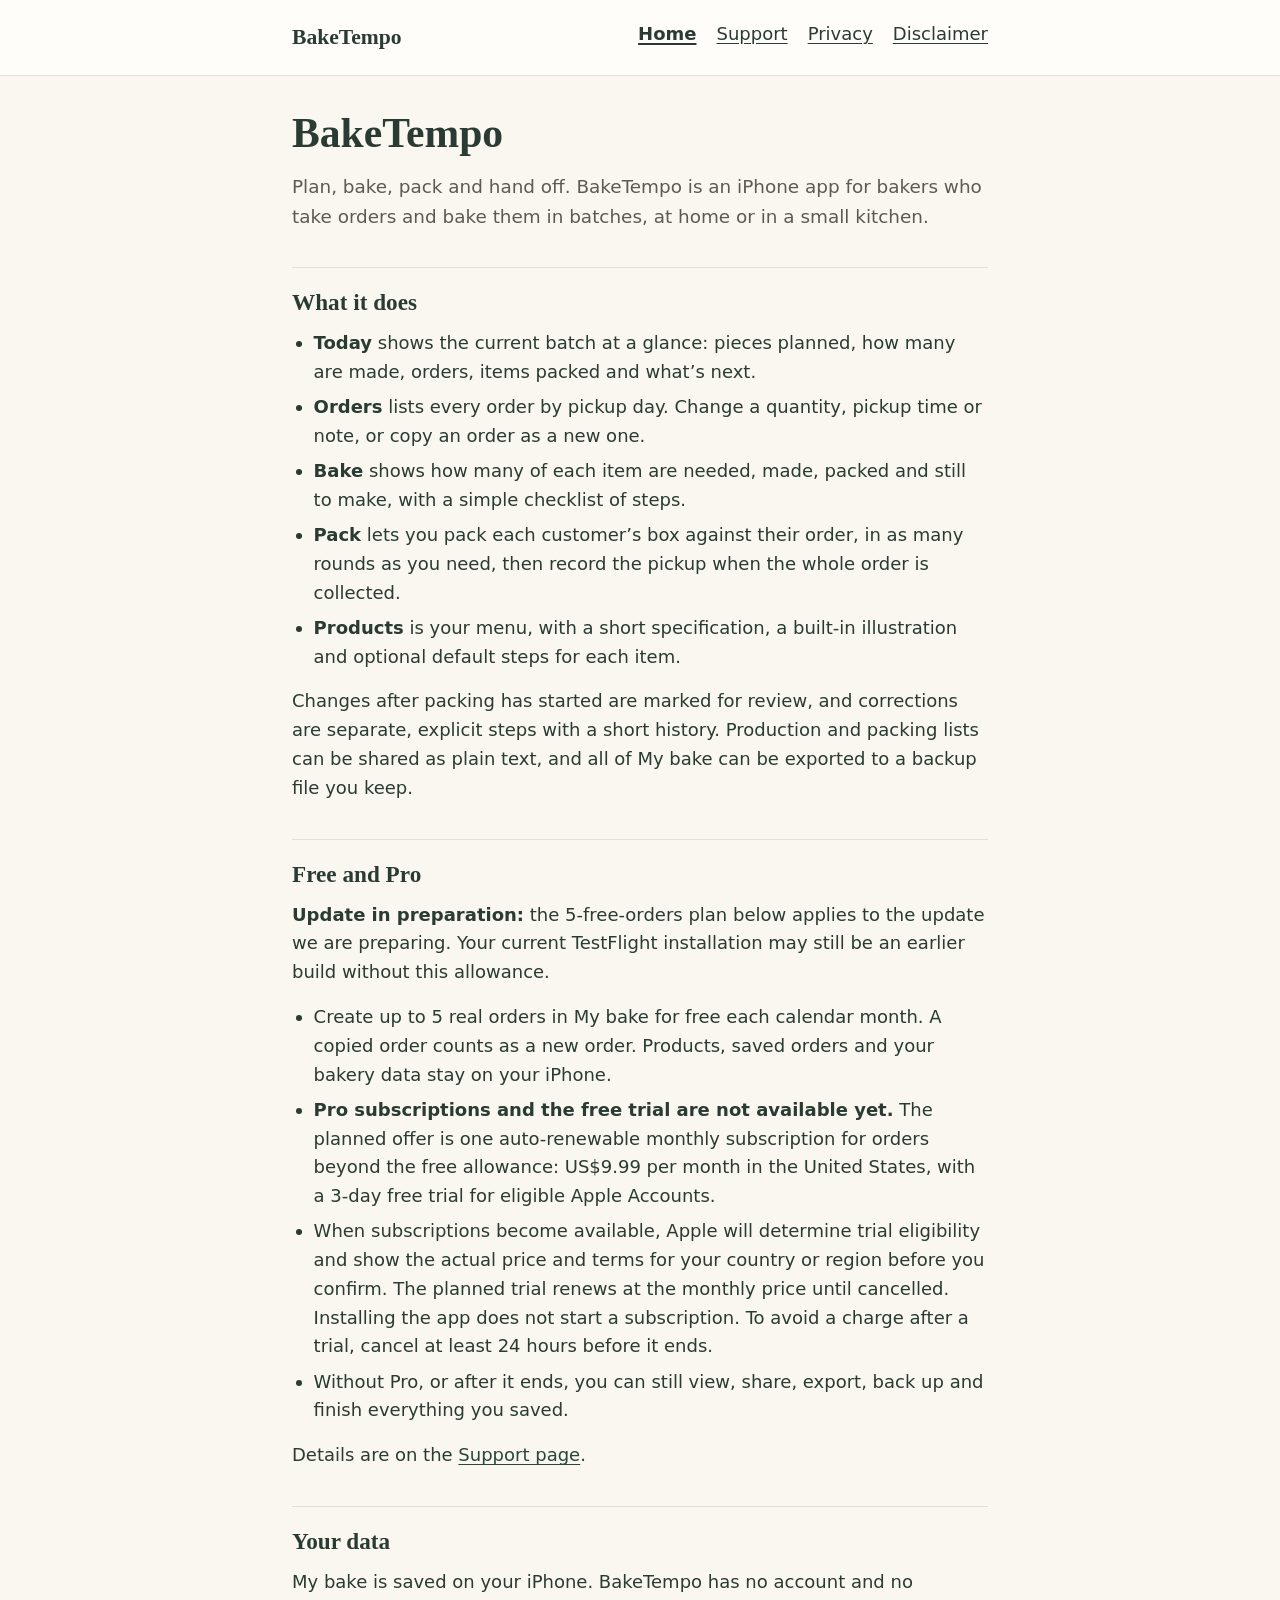
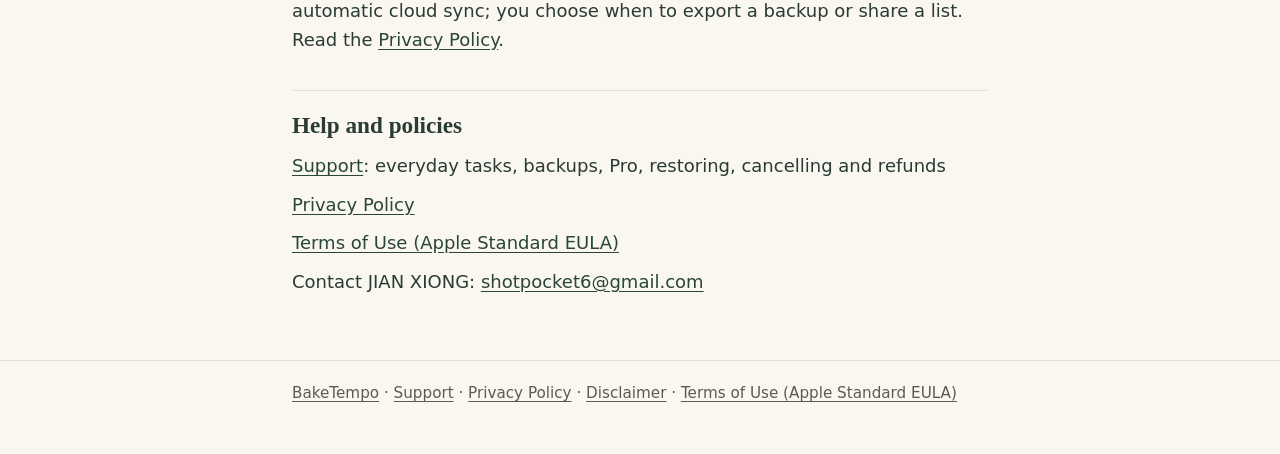
==== index.html @ bdfa401a "Publish BakeTempo support, privacy and usage pages" ====
<!doctype html>
<html lang="en">
<head>
  <meta charset="utf-8">
  <meta name="viewport" content="width=device-width, initial-scale=1">
  <meta name="color-scheme" content="light dark">
  <meta name="description" content="BakeTempo is an iPhone app for bakers who take orders: plan each batch, record what you've made, pack each customer's box and record the pickup.">
  <title>BakeTempo</title>
  <link rel="stylesheet" href="styles.css">
</head>
<body>
  <a class="skip-link" href="#main">Skip to content</a>
  <header class="site-header">
    <div class="inner">
      <a class="brand" href="index.html">BakeTempo</a>
      <nav aria-label="Site">
        <ul>
          <li><a href="index.html" aria-current="page">Home</a></li>
          <li><a href="support.html">Support</a></li>
          <li><a href="privacy.html">Privacy</a></li>
          <li><a href="disclaimer.html">Disclaimer</a></li>
        </ul>
      </nav>
    </div>
  </header>

  <main id="main">
    <h1>BakeTempo</h1>
    <p class="lede">Plan, bake, pack and hand off. BakeTempo is an iPhone app for bakers who take orders and bake them in batches, at home or in a small kitchen.</p>

    <section aria-labelledby="what">
      <h2 id="what">What it does</h2>
      <ul>
        <li><strong>Today</strong> shows the current batch at a glance: pieces planned, how many are made, orders, items packed and what’s next.</li>
        <li><strong>Orders</strong> lists every order by pickup day. Change a quantity, pickup time or note, or copy an order as a new one.</li>
        <li><strong>Bake</strong> shows how many of each item are needed, made, packed and still to make, with a simple checklist of steps.</li>
        <li><strong>Pack</strong> lets you pack each customer’s box against their order, in as many rounds as you need, then record the pickup when the whole order is collected.</li>
        <li><strong>Products</strong> is your menu, with a short specification, a built-in illustration and optional default steps for each item.</li>
      </ul>
      <p>Changes after packing has started are marked for review, and corrections are separate, explicit steps with a short history. Production and packing lists can be shared as plain text, and all of My bake can be exported to a backup file you keep.</p>
    </section>

    <section aria-labelledby="free-pro">
      <h2 id="free-pro">Free and Pro</h2>
      <p><strong>Update in preparation:</strong> the 5-free-orders plan below applies to the update we are preparing. Your current TestFlight installation may still be an earlier build without this allowance.</p>
      <ul>
        <li>Create up to 5 real orders in My bake for free each calendar month. A copied order counts as a new order. Products, saved orders and your bakery data stay on your iPhone.</li>
        <li><strong>Pro subscriptions and the free trial are not available yet.</strong> The planned offer is one auto-renewable monthly subscription for orders beyond the free allowance: US$9.99 per month in the United States, with a 3-day free trial for eligible Apple Accounts.</li>
        <li>When subscriptions become available, Apple will determine trial eligibility and show the actual price and terms for your country or region before you confirm. The planned trial renews at the monthly price until cancelled. Installing the app does not start a subscription. To avoid a charge after a trial, cancel at least 24 hours before it ends.</li>
        <li>Without Pro, or after it ends, you can still view, share, export, back up and finish everything you saved.</li>
      </ul>
      <p>Details are on the <a href="support.html#pro">Support page</a>.</p>
    </section>

    <section aria-labelledby="your-data">
      <h2 id="your-data">Your data</h2>
      <p>My bake is saved on your iPhone. BakeTempo has no account and no automatic cloud sync; you choose when to export a backup or share a list. Read the <a href="privacy.html">Privacy Policy</a>.</p>
    </section>

    <section aria-labelledby="help">
      <h2 id="help">Help and policies</h2>
      <ul class="links">
        <li><a href="support.html">Support</a>: everyday tasks, backups, Pro, restoring, cancelling and refunds</li>
        <li><a href="privacy.html">Privacy Policy</a></li>
        <li><a href="https://www.apple.com/legal/internet-services/itunes/dev/stdeula/">Terms of Use (Apple Standard EULA)</a></li>
        <li>Contact JIAN XIONG: <a href="mailto:shotpocket6@gmail.com">shotpocket6@gmail.com</a></li>
      </ul>
    </section>
  </main>

  <footer class="site-footer">
    <div class="inner">
      <p><a href="index.html">BakeTempo</a> · <a href="support.html">Support</a> · <a href="privacy.html">Privacy Policy</a> · <a href="disclaimer.html">Disclaimer</a> · <a href="https://www.apple.com/legal/internet-services/itunes/dev/stdeula/">Terms of Use (Apple Standard EULA)</a></p>
    </div>
  </footer>
</body>
</html>
---- styles.css ----
/* BakeTempo support site. Static, no remote fonts or assets; colors follow the app's light and dark tokens. */

:root {
  color-scheme: light dark;
  --background: #faf7f0;
  --surface: #fffdfa;
  --text: #293b32;
  --text-secondary: #5e5a50;
  --accent: #294638;
  --accent-text: #faf7f0;
  --border: #e4dfd3;
  --positive: #dee7cf;
  --warning-surface: #f1ddc6;
  --warning-text: #5c3f33;
  --focus: #294638;
}

@media (prefers-color-scheme: dark) {
  :root {
    --background: #19231e;
    --surface: #253028;
    --text: #f5f0e5;
    --text-secondary: #c3cabf;
    --accent: #c3d4ac;
    --accent-text: #19231e;
    --border: #435046;
    --positive: #344638;
    --warning-surface: #493a2d;
    --warning-text: #f0cdae;
    --focus: #c3d4ac;
  }
}

*,
*::before,
*::after {
  box-sizing: border-box;
}

html {
  -webkit-text-size-adjust: 100%;
  text-size-adjust: 100%;
}

body {
  margin: 0;
  background: var(--background);
  color: var(--text);
  font-family: -apple-system, BlinkMacSystemFont, "Segoe UI", system-ui, sans-serif;
  font-size: 1.0625rem;
  line-height: 1.6;
}

.skip-link {
  position: absolute;
  left: 1rem;
  top: -4rem;
  padding: 0.6rem 1rem;
  background: var(--accent);
  color: var(--accent-text);
  border-radius: 0.5rem;
  z-index: 10;
}

.skip-link:focus {
  top: 1rem;
}

.site-header {
  border-bottom: 1px solid var(--border);
  background: var(--surface);
}

.site-header .inner,
main,
.site-footer .inner {
  max-width: 46rem;
  margin: 0 auto;
  padding-left: 1.25rem;
  padding-right: 1.25rem;
}

.site-header .inner {
  display: flex;
  flex-wrap: wrap;
  align-items: center;
  justify-content: space-between;
  gap: 0.5rem 1.5rem;
  padding-top: 0.9rem;
  padding-bottom: 0.9rem;
}

.brand {
  font-family: ui-serif, "New York", Georgia, serif;
  font-size: 1.35rem;
  font-weight: 600;
  color: var(--text);
  text-decoration: none;
}

nav ul {
  display: flex;
  flex-wrap: wrap;
  gap: 0.25rem 1.25rem;
  margin: 0;
  padding: 0;
  list-style: none;
}

nav a {
  display: inline-block;
  padding: 0.35rem 0;
  color: var(--text);
  font-weight: 500;
}

nav a[aria-current="page"] {
  text-decoration-thickness: 2px;
  font-weight: 700;
}

main {
  padding-top: 2rem;
  padding-bottom: 3rem;
}

h1,
h2,
h3 {
  font-family: ui-serif, "New York", Georgia, serif;
  line-height: 1.25;
  font-weight: 600;
}

h1 {
  font-size: 2.1rem;
  margin: 0 0 0.75rem;
}

h2 {
  font-size: 1.45rem;
  margin: 2.25rem 0 0.75rem;
  padding-top: 1.25rem;
  border-top: 1px solid var(--border);
}

h3 {
  font-size: 1.15rem;
  margin: 1.5rem 0 0.5rem;
}

p,
ul,
ol {
  margin: 0 0 1rem;
}

ul,
ol {
  padding-left: 1.35rem;
}

li {
  margin-bottom: 0.4rem;
}

a {
  color: var(--accent);
  text-decoration: underline;
  text-underline-offset: 0.18em;
}

a:hover {
  text-decoration-thickness: 2px;
}

a:focus-visible,
.skip-link:focus-visible {
  outline: 3px solid var(--focus);
  outline-offset: 3px;
  border-radius: 0.25rem;
}

.lede {
  font-size: 1.15rem;
  color: var(--text-secondary);
}

.meta {
  color: var(--text-secondary);
  font-size: 0.95rem;
}

.card {
  background: var(--surface);
  border: 1px solid var(--border);
  border-radius: 1rem;
  padding: 1.1rem 1.25rem;
  margin: 1.25rem 0;
}

.card > :last-child {
  margin-bottom: 0;
}

.card > h2:first-child {
  margin-top: 0;
  padding-top: 0;
  border-top: 0;
}

.notice {
  background: var(--warning-surface);
  color: var(--warning-text);
  border-radius: 1rem;
  padding: 1.1rem 1.25rem;
  margin: 1.25rem 0;
}

.notice a {
  color: inherit;
}

.notice > :last-child {
  margin-bottom: 0;
}

.links {
  list-style: none;
  padding: 0;
}

.links li {
  margin-bottom: 0.6rem;
}

.site-footer {
  border-top: 1px solid var(--border);
  color: var(--text-secondary);
  font-size: 0.95rem;
}

.site-footer .inner {
  padding-top: 1.25rem;
  padding-bottom: 2rem;
}

.site-footer a {
  color: var(--text-secondary);
}

@media (min-width: 48rem) {
  body {
    font-size: 1.125rem;
  }

  h1 {
    font-size: 2.6rem;
  }
}

@media print {
  .site-header nav,
  .skip-link {
    display: none;
  }

  a {
    color: inherit;
  }
}
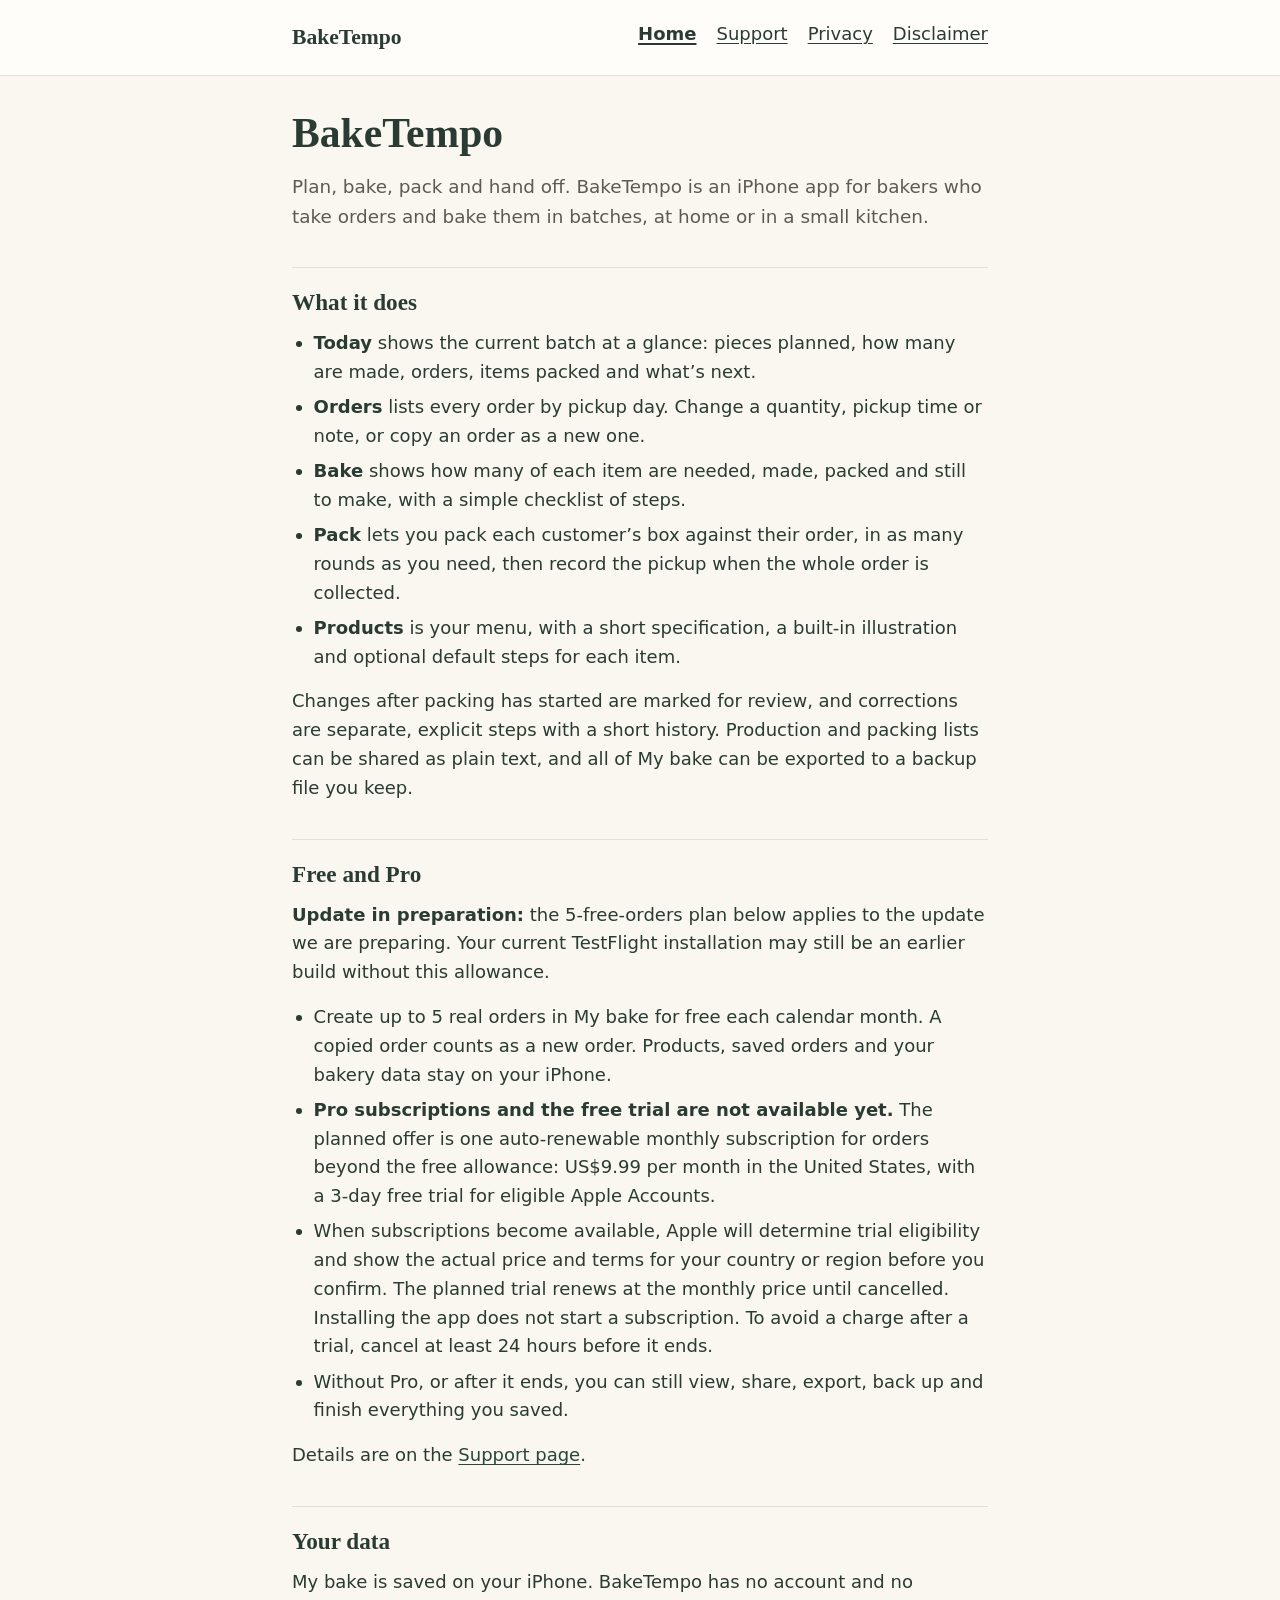
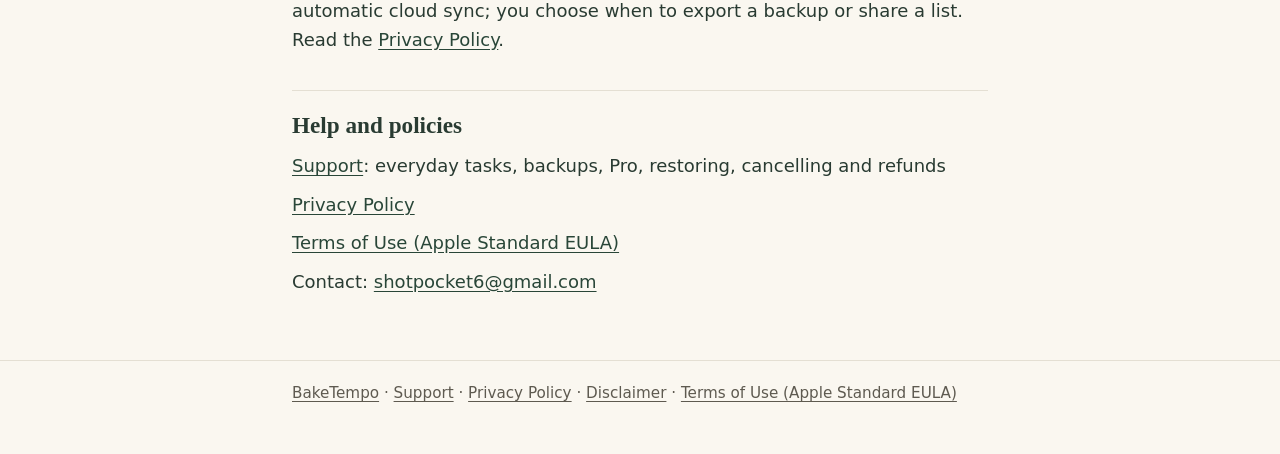
==== commit ad7e0d6b: "Remove personal name from public support contact" ====
--- a/index.html
+++ b/index.html
@@ -63,7 +63,7 @@
         <li><a href="support.html">Support</a>: everyday tasks, backups, Pro, restoring, cancelling and refunds</li>
         <li><a href="privacy.html">Privacy Policy</a></li>
         <li><a href="https://www.apple.com/legal/internet-services/itunes/dev/stdeula/">Terms of Use (Apple Standard EULA)</a></li>
-        <li>Contact JIAN XIONG: <a href="mailto:shotpocket6@gmail.com">shotpocket6@gmail.com</a></li>
+        <li>Contact: <a href="mailto:shotpocket6@gmail.com">shotpocket6@gmail.com</a></li>
       </ul>
     </section>
   </main>
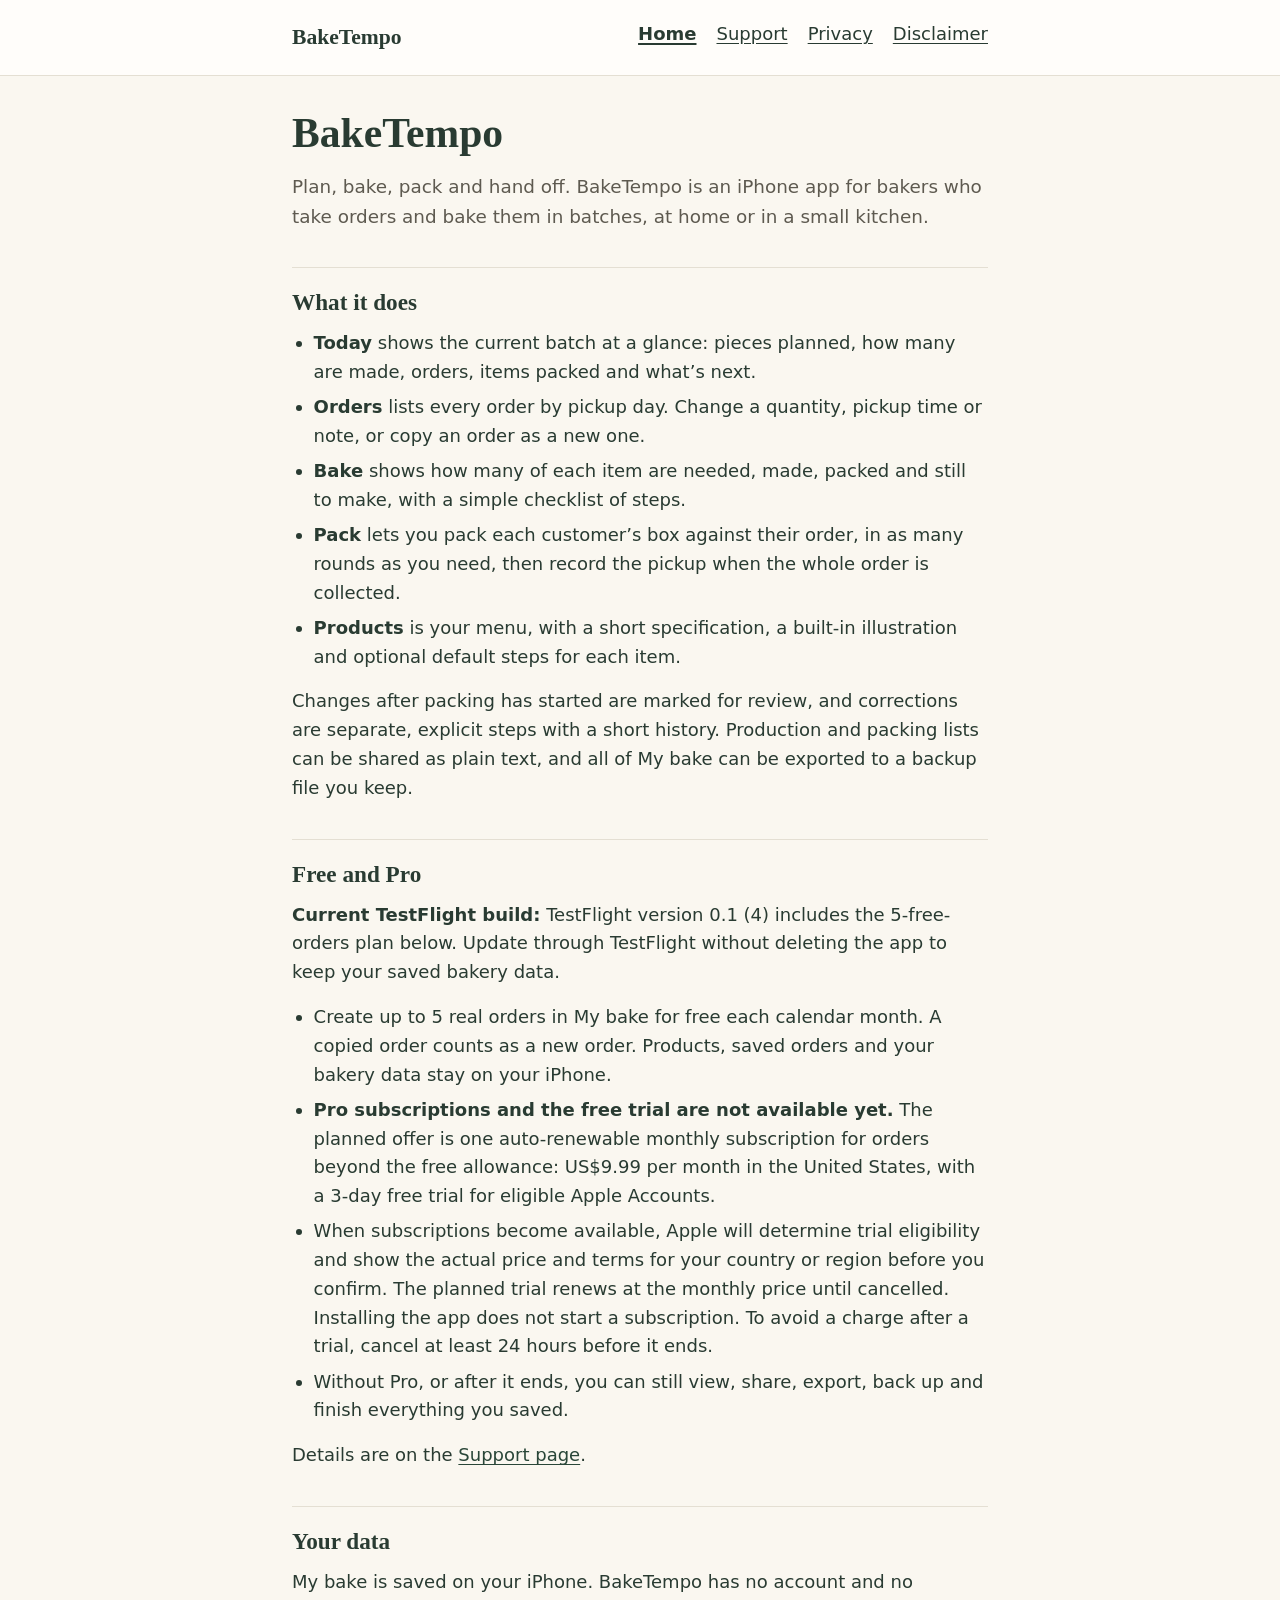
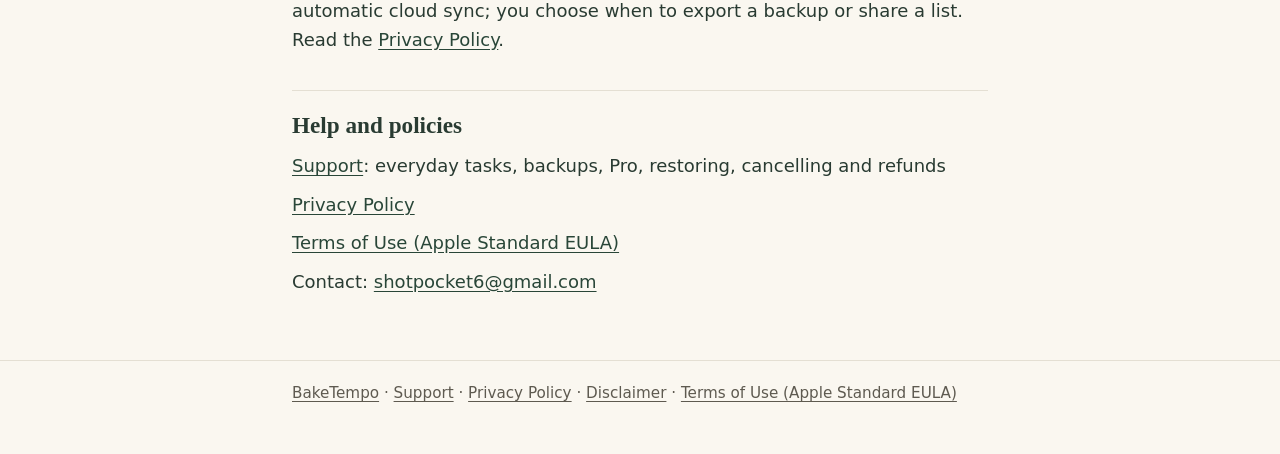
==== commit 958683c2: "docs: update build 4 support and remove sample guidance" ====
--- a/index.html
+++ b/index.html
@@ -42,7 +42,7 @@
 
     <section aria-labelledby="free-pro">
       <h2 id="free-pro">Free and Pro</h2>
-      <p><strong>Update in preparation:</strong> the 5-free-orders plan below applies to the update we are preparing. Your current TestFlight installation may still be an earlier build without this allowance.</p>
+      <p><strong>Current TestFlight build:</strong> TestFlight version 0.1 (4) includes the 5-free-orders plan below. Update through TestFlight without deleting the app to keep your saved bakery data.</p>
       <ul>
         <li>Create up to 5 real orders in My bake for free each calendar month. A copied order counts as a new order. Products, saved orders and your bakery data stay on your iPhone.</li>
         <li><strong>Pro subscriptions and the free trial are not available yet.</strong> The planned offer is one auto-renewable monthly subscription for orders beyond the free allowance: US$9.99 per month in the United States, with a 3-day free trial for eligible Apple Accounts.</li>
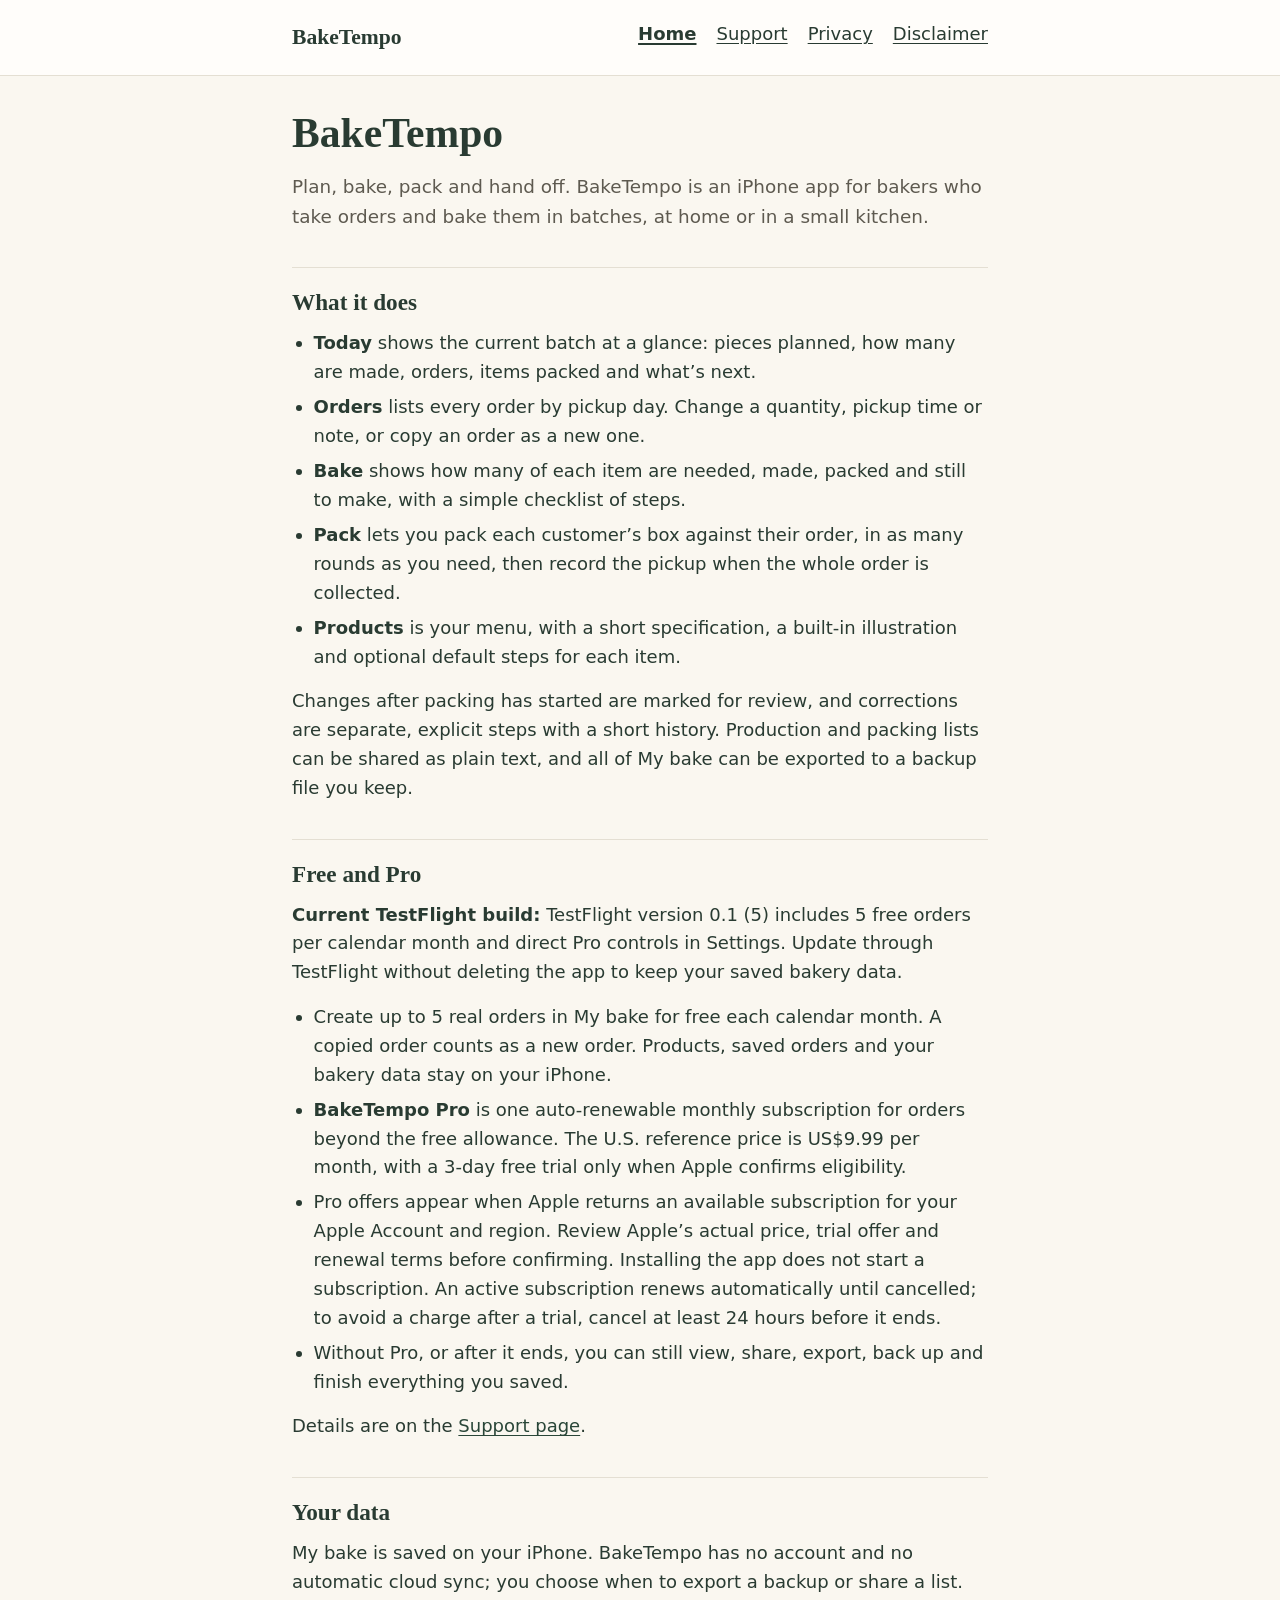
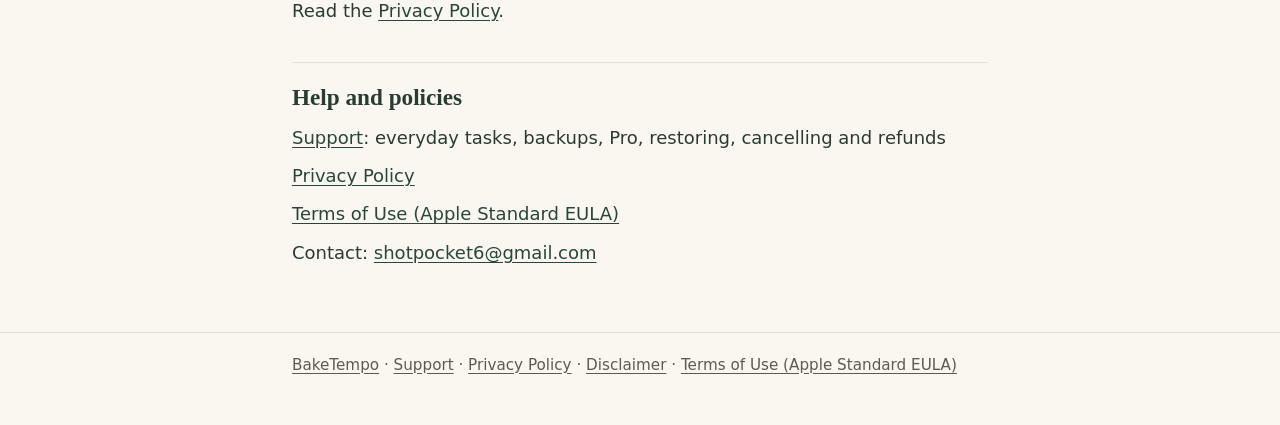
==== commit ec2d8b63: "Update support guidance for TestFlight build 5" ====
--- a/index.html
+++ b/index.html
@@ -42,11 +42,11 @@
 
     <section aria-labelledby="free-pro">
       <h2 id="free-pro">Free and Pro</h2>
-      <p><strong>Current TestFlight build:</strong> TestFlight version 0.1 (4) includes the 5-free-orders plan below. Update through TestFlight without deleting the app to keep your saved bakery data.</p>
+      <p><strong>Current TestFlight build:</strong> TestFlight version 0.1 (5) includes 5 free orders per calendar month and direct Pro controls in Settings. Update through TestFlight without deleting the app to keep your saved bakery data.</p>
       <ul>
         <li>Create up to 5 real orders in My bake for free each calendar month. A copied order counts as a new order. Products, saved orders and your bakery data stay on your iPhone.</li>
-        <li><strong>Pro subscriptions and the free trial are not available yet.</strong> The planned offer is one auto-renewable monthly subscription for orders beyond the free allowance: US$9.99 per month in the United States, with a 3-day free trial for eligible Apple Accounts.</li>
-        <li>When subscriptions become available, Apple will determine trial eligibility and show the actual price and terms for your country or region before you confirm. The planned trial renews at the monthly price until cancelled. Installing the app does not start a subscription. To avoid a charge after a trial, cancel at least 24 hours before it ends.</li>
+        <li><strong>BakeTempo Pro</strong> is one auto-renewable monthly subscription for orders beyond the free allowance. The U.S. reference price is US$9.99 per month, with a 3-day free trial only when Apple confirms eligibility.</li>
+        <li>Pro offers appear when Apple returns an available subscription for your Apple Account and region. Review Apple’s actual price, trial offer and renewal terms before confirming. Installing the app does not start a subscription. An active subscription renews automatically until cancelled; to avoid a charge after a trial, cancel at least 24 hours before it ends.</li>
         <li>Without Pro, or after it ends, you can still view, share, export, back up and finish everything you saved.</li>
       </ul>
       <p>Details are on the <a href="support.html#pro">Support page</a>.</p>
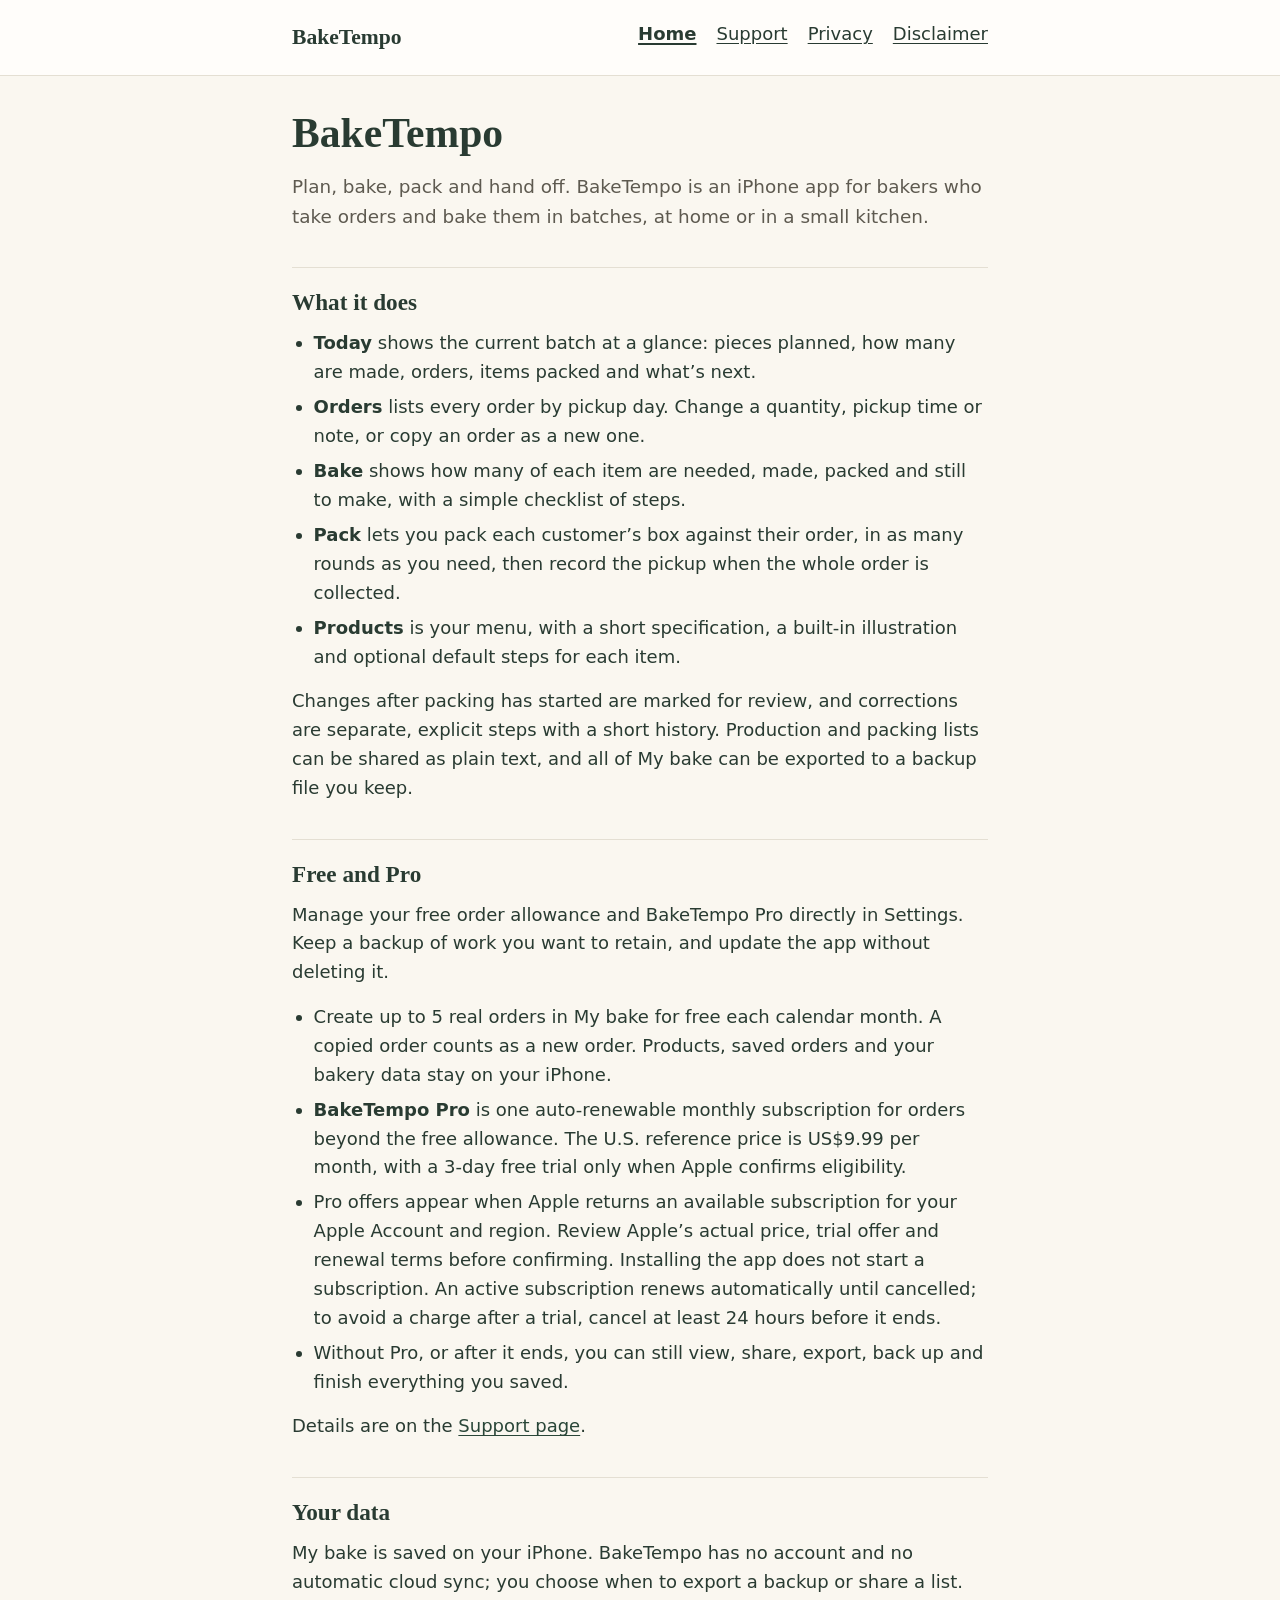
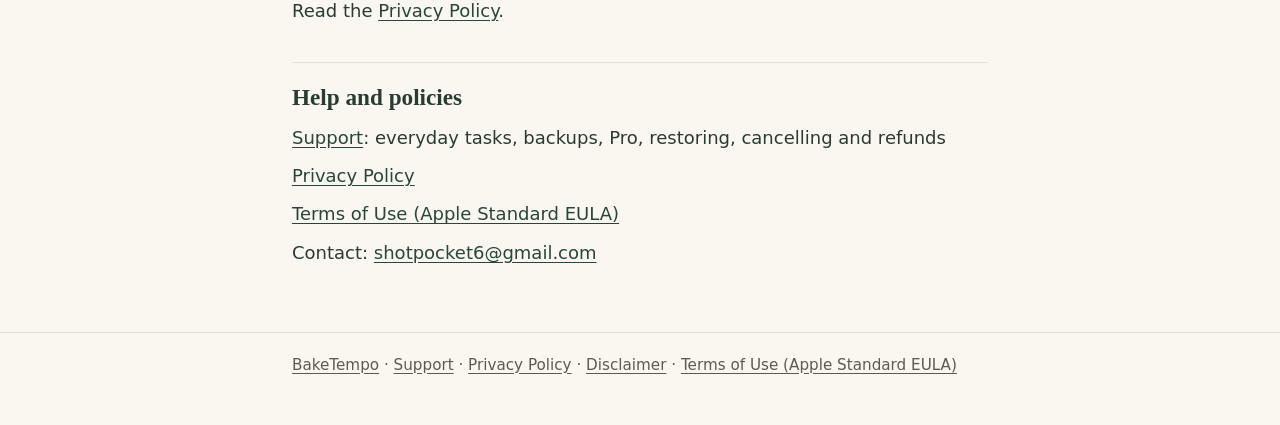
==== commit 9386d819: "Keep product and support guidance current" ====
--- a/index.html
+++ b/index.html
@@ -42,7 +42,7 @@
 
     <section aria-labelledby="free-pro">
       <h2 id="free-pro">Free and Pro</h2>
-      <p><strong>Current TestFlight build:</strong> TestFlight version 0.1 (5) includes 5 free orders per calendar month and direct Pro controls in Settings. Update through TestFlight without deleting the app to keep your saved bakery data.</p>
+      <p>Manage your free order allowance and BakeTempo Pro directly in Settings. Keep a backup of work you want to retain, and update the app without deleting it.</p>
       <ul>
         <li>Create up to 5 real orders in My bake for free each calendar month. A copied order counts as a new order. Products, saved orders and your bakery data stay on your iPhone.</li>
         <li><strong>BakeTempo Pro</strong> is one auto-renewable monthly subscription for orders beyond the free allowance. The U.S. reference price is US$9.99 per month, with a 3-day free trial only when Apple confirms eligibility.</li>
